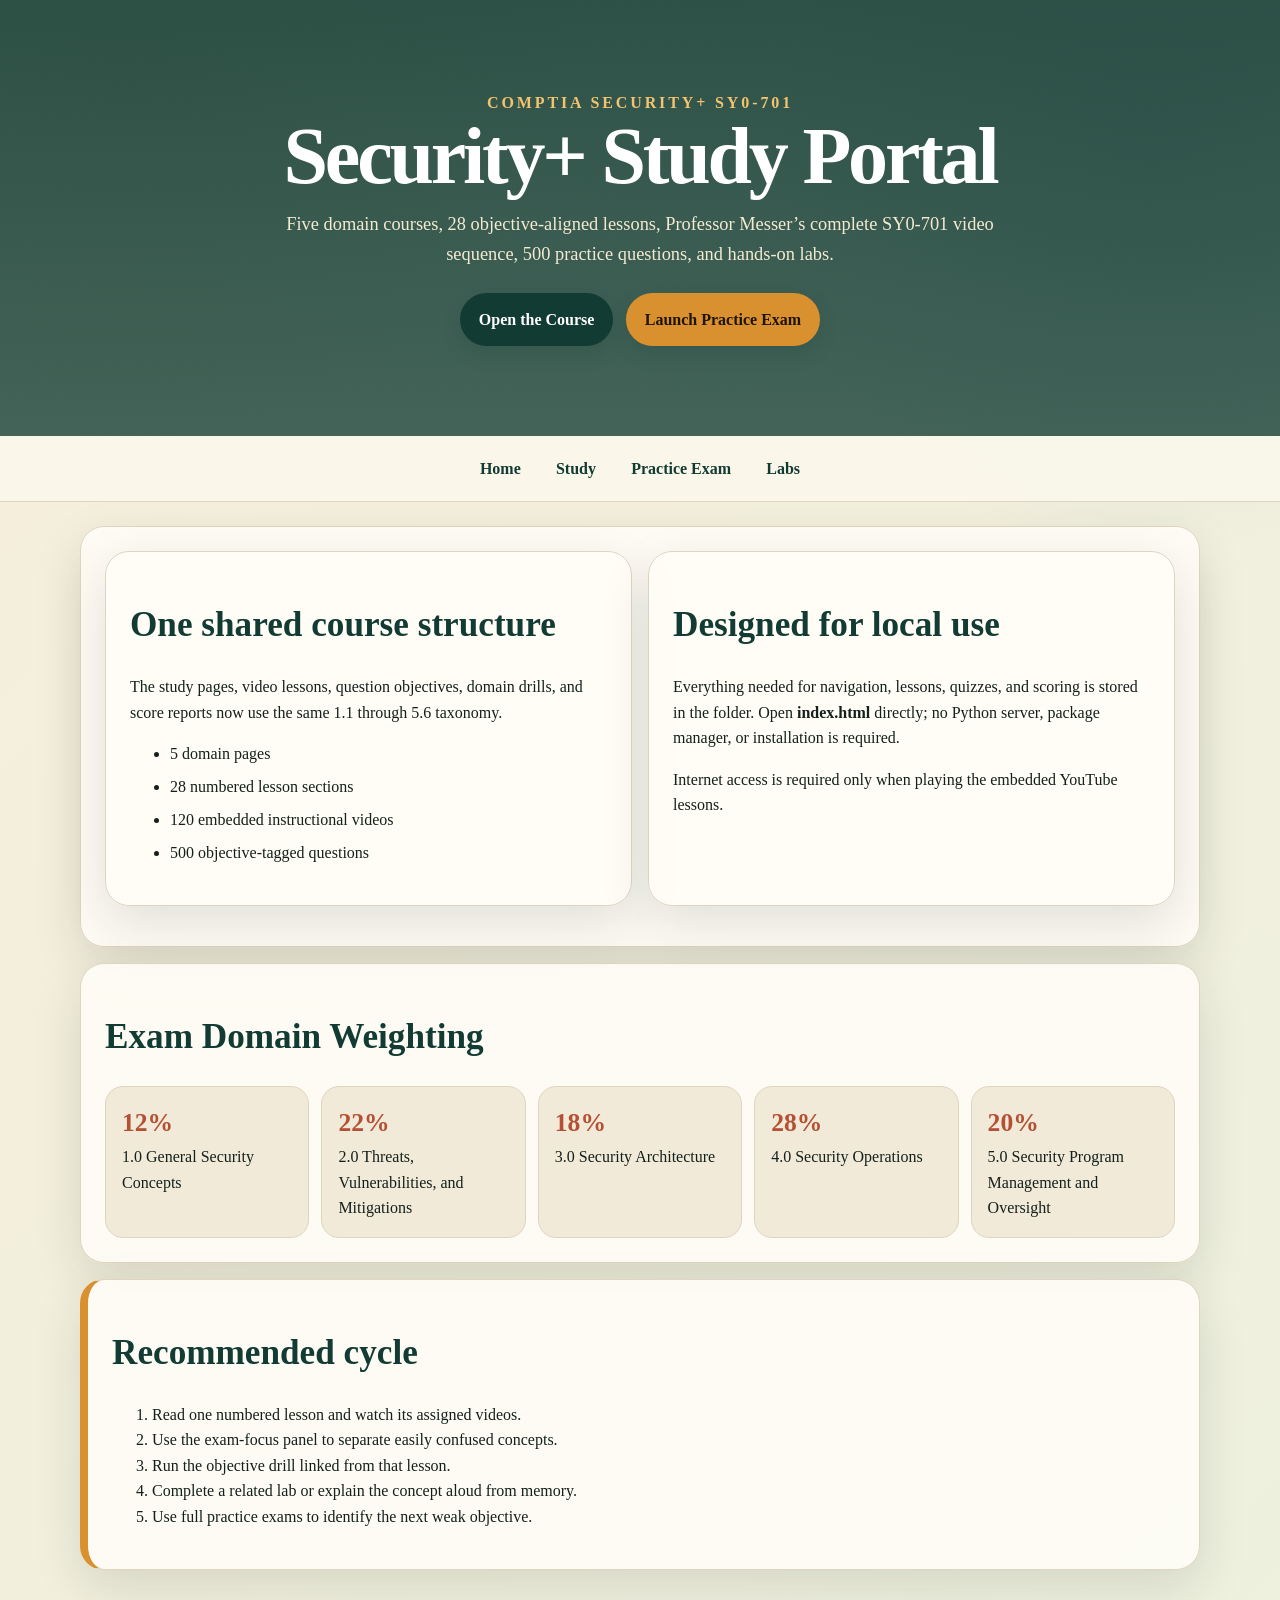
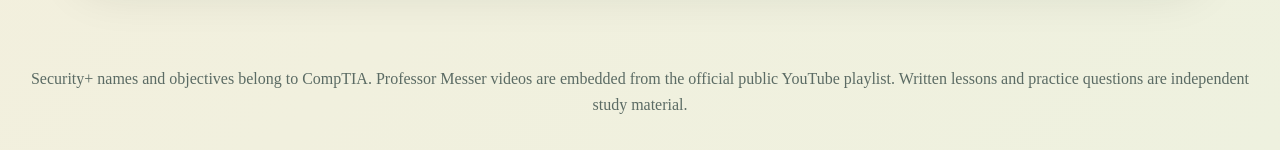
==== index.html @ e12497a7 "Initial Commit Security+ Site" ====
<!DOCTYPE html><html lang="en"><head><meta charset="UTF-8"><meta name="viewport" content="width=device-width, initial-scale=1.0"><title>Security+ SY0-701 Study Portal</title><link rel="stylesheet" href="style.css"></head><body>
<header class="hero"><p class="eyebrow">CompTIA Security+ SY0-701</p><h1>Security+ Study Portal</h1><p class="hero-copy">Five domain courses, 28 objective-aligned lessons, Professor Messer’s complete SY0-701 video sequence, 500 practice questions, and hands-on labs.</p><div class="hero-actions"><a class="button" href="study.html">Open the Course</a><a class="button secondary" href="quiz.html">Launch Practice Exam</a></div></header><nav class="site-nav" aria-label="Primary navigation"><a href="index.html">Home</a><a href="study.html">Study</a><a href="quiz.html">Practice Exam</a><a href="lab.html">Labs</a></nav><main>
<section class="grid two"><article class="card"><h2>One shared course structure</h2><p>The study pages, video lessons, question objectives, domain drills, and score reports now use the same 1.1 through 5.6 taxonomy.</p><ul class="checklist"><li>5 domain pages</li><li>28 numbered lesson sections</li><li>120 embedded instructional videos</li><li>500 objective-tagged questions</li></ul></article><article class="card"><h2>Designed for local use</h2><p>Everything needed for navigation, lessons, quizzes, and scoring is stored in the folder. Open <strong>index.html</strong> directly; no Python server, package manager, or installation is required.</p><p>Internet access is required only when playing the embedded YouTube lessons.</p></article></section>
<section><h2>Exam Domain Weighting</h2><div class="weights"><div><strong>12%</strong><span>1.0 General Security Concepts</span></div><div><strong>22%</strong><span>2.0 Threats, Vulnerabilities, and Mitigations</span></div><div><strong>18%</strong><span>3.0 Security Architecture</span></div><div><strong>28%</strong><span>4.0 Security Operations</span></div><div><strong>20%</strong><span>5.0 Security Program Management and Oversight</span></div></div></section>
<section class="card accent"><h2>Recommended cycle</h2><ol><li>Read one numbered lesson and watch its assigned videos.</li><li>Use the exam-focus panel to separate easily confused concepts.</li><li>Run the objective drill linked from that lesson.</li><li>Complete a related lab or explain the concept aloud from memory.</li><li>Use full practice exams to identify the next weak objective.</li></ol></section></main><footer>Security+ names and objectives belong to CompTIA. Professor Messer videos are embedded from the official public YouTube playlist. Written lessons and practice questions are independent study material.</footer></body></html>
---- style.css ----
:root{--ink:#13201c;--muted:#5b6b64;--paper:#fbf7ec;--panel:#fffdf7;--line:#ded5c1;--forest:#123c33;--moss:#7a8f48;--amber:#d9902f;--clay:#b45135;--blue:#315f72;--shadow:0 18px 50px rgba(19,32,28,.12)}*{box-sizing:border-box}body{margin:0;font-family:Georgia,"Times New Roman",serif;color:var(--ink);background:radial-gradient(circle at 10% 0%,rgba(217,144,47,.16),transparent 28rem),radial-gradient(circle at 90% 10%,rgba(49,95,114,.15),transparent 24rem),linear-gradient(135deg,#f7eedc 0%,#eef1df 100%);line-height:1.6}a{color:var(--blue)}.hero,.page-header{padding:clamp(3rem,7vw,6rem) 1.25rem;text-align:center;color:#fff;background:linear-gradient(rgba(18,60,51,.88),rgba(18,60,51,.78)),repeating-linear-gradient(45deg,rgba(255,255,255,.08) 0 1px,transparent 1px 14px)}.hero h1,.page-header h1{margin:.2rem 0;font-size:clamp(2.4rem,7vw,5rem);line-height:.95;letter-spacing:-.04em;color:#fff}.hero-copy,.page-header p:not(.eyebrow){max-width:780px;margin:1rem auto 0;font-size:1.15rem;color:#f4ead2}.eyebrow{text-transform:uppercase;letter-spacing:.18em;font-weight:700;color:#f3c36d;margin:0}.hero-actions,.controls{display:flex;flex-wrap:wrap;gap:.85rem;justify-content:center;align-items:end;margin-top:1.5rem}.button,button{border:0;border-radius:999px;padding:.85rem 1.15rem;background:var(--forest);color:#fff;font-weight:800;text-decoration:none;cursor:pointer;box-shadow:0 8px 18px rgba(18,60,51,.18)}.button.secondary{background:var(--amber);color:#201408}button:disabled{opacity:.45;cursor:not-allowed}.site-nav{position:sticky;top:0;z-index:5;display:flex;justify-content:center;gap:.4rem;padding:.7rem;background:rgba(251,247,236,.88);backdrop-filter:blur(12px);border-bottom:1px solid var(--line)}.site-nav a{padding:.55rem .9rem;color:var(--forest);text-decoration:none;font-weight:800;border-radius:999px}.site-nav a:hover{background:rgba(122,143,72,.16)}main{width:min(1120px,calc(100% - 2rem));margin:1.5rem auto 4rem}section,.card,.lab,.question,.review-item{background:rgba(255,253,247,.9);border:1px solid var(--line);border-radius:24px;padding:clamp(1rem,2.4vw,1.5rem);box-shadow:var(--shadow);margin-bottom:1rem}.card.accent{border-left:8px solid var(--amber)}h1,h2,h3{color:var(--forest);line-height:1.12}h2{font-size:clamp(1.5rem,3vw,2.2rem)}.grid{display:grid;gap:1rem}.grid.two{grid-template-columns:repeat(2,minmax(0,1fr))}.checklist li{margin-bottom:.45rem}.weights,.score-grid{display:grid;grid-template-columns:repeat(5,minmax(0,1fr));gap:.75rem}.weights div,.score-grid div{background:#f2ead8;border:1px solid var(--line);border-radius:18px;padding:1rem}.weights strong,.score-grid strong{display:block;font-size:1.6rem;color:var(--clay)}.domain-heading{display:flex;justify-content:space-between;gap:1rem;align-items:center}.domain-heading span,.domain-tag{color:var(--muted);font-size:.9rem;font-weight:700}.table-wrap{overflow-x:auto}table{width:100%;border-collapse:collapse;background:var(--panel)}th,td{border:1px solid var(--line);padding:.75rem;text-align:left;vertical-align:top}th{background:#ece1c9}.controls label{display:grid;gap:.3rem;font-weight:800;color:var(--forest)}select{min-width:220px;border:1px solid var(--line);border-radius:999px;padding:.75rem 1rem;background:#fffaf0;color:var(--ink)}.status-line,#timer,#progress{font-weight:800;color:var(--forest)}.quiz-topbar{position:sticky;top:58px;z-index:4;display:flex;justify-content:space-between;gap:1rem;padding:.85rem 1rem;background:rgba(236,225,201,.92);border:1px solid var(--line);border-radius:18px;backdrop-filter:blur(10px);margin-bottom:1rem}#quiz-form{display:grid;gap:1rem}.question{margin:0}.question legend{font-size:1.12rem;font-weight:800;color:var(--forest)}.question legend span{display:block;color:var(--clay);font-size:.9rem;text-transform:uppercase;letter-spacing:.08em}.option{display:block;margin:.6rem 0;padding:.75rem;border:1px solid var(--line);border-radius:14px;background:#fffaf0;cursor:pointer}.option:hover{border-color:var(--moss);background:#f5efd9}.sticky-submit{position:sticky;bottom:1rem;display:flex;justify-content:flex-end;margin-top:1rem}.result-card.pass{border-left:8px solid var(--moss)}.result-card.fail{border-left:8px solid var(--clay)}.review-item.correct{border-left:8px solid var(--moss)}.review-item.incorrect{border-left:8px solid var(--clay)}.lab{border-left:8px solid var(--blue)}footer{text-align:center;padding:2rem 1rem;color:var(--muted)}code{background:#efe4ce;padding:.1rem .35rem;border-radius:6px}@media(max-width:780px){.grid.two,.weights,.score-grid{grid-template-columns:1fr}.site-nav{flex-wrap:wrap;position:static}.quiz-topbar{position:static;flex-direction:column}.domain-heading{display:block}}

.domain-grid{display:grid;grid-template-columns:repeat(2,minmax(0,1fr));gap:1rem}.domain-card{background:rgba(255,253,247,.94);border:1px solid var(--line);border-radius:24px;padding:1.4rem;box-shadow:var(--shadow)}.domain-card:last-child:nth-child(odd){grid-column:1/-1}.domain-card-top{display:flex;align-items:center;justify-content:space-between;gap:1rem}.domain-number{font-size:2.2rem;font-weight:900;color:var(--clay)}.weight-badge,.lesson-kicker,.video-number{display:inline-flex;padding:.25rem .6rem;border-radius:999px;background:#ece1c9;color:var(--forest);font-weight:800;font-size:.82rem}.objective-chips{display:flex;flex-wrap:wrap;gap:.45rem;margin:1rem 0}.objective-chip{display:inline-flex;padding:.45rem .7rem;border:1px solid var(--line);border-radius:999px;text-decoration:none;background:#fffaf0;color:var(--forest);font-weight:700;font-size:.88rem}.objective-chip:hover{border-color:var(--moss);background:#f3efd9}.lesson-toc{position:sticky;top:66px;z-index:3;display:flex;gap:.55rem;overflow-x:auto;padding:.75rem;margin-bottom:1rem;background:rgba(251,247,236,.95);border:1px solid var(--line);border-radius:18px;backdrop-filter:blur(10px)}.lesson-toc>div{min-width:150px;display:grid;align-content:center}.lesson-toc>div a{font-size:.8rem}.lesson-toc>a{min-width:150px;display:grid;gap:.1rem;padding:.55rem .7rem;border-radius:13px;background:#fffaf0;border:1px solid var(--line);text-decoration:none}.lesson-toc>a span{font-size:.8rem;color:var(--muted)}.lesson-section{scroll-margin-top:155px;padding:clamp(1rem,3vw,2rem);margin-bottom:1.5rem}.lesson-section>h2{font-size:clamp(1.8rem,4vw,3rem);margin:.45rem 0}.lesson-summary{font-size:1.08rem;max-width:900px}.lesson-grid{display:grid;grid-template-columns:1.25fr .75fr;gap:1rem;margin:1rem 0}.lesson-panel{background:#fffaf0;border:1px solid var(--line);border-radius:18px;padding:1rem}.lesson-panel h3{margin-top:0}.exam-focus{border-left:6px solid var(--amber)}.lesson-actions{display:flex;gap:1rem;align-items:center;flex-wrap:wrap;margin:1rem 0}.text-link{font-weight:800}.video-heading{margin-top:1.5rem}.video-grid{display:grid;grid-template-columns:repeat(2,minmax(0,1fr));gap:.75rem}.video-card{display:flex;align-items:center;justify-content:space-between;gap:1rem;min-height:125px;padding:1rem;border:1px solid var(--line);border-radius:18px;background:linear-gradient(135deg,#f2ead8,#fffaf0)}.video-card h4{margin:.35rem 0 .1rem;color:var(--forest);font-size:1.05rem}.video-card p{margin:0;color:var(--muted);font-size:.88rem}.video-load{flex:0 0 auto}.lesson-frame{width:100%;aspect-ratio:16/9;border:0;border-radius:18px;box-shadow:var(--shadow)}.lesson-nav{display:flex;justify-content:space-between;gap:1rem;margin-top:1rem;padding-top:1rem;border-top:1px solid var(--line)}.lesson-nav a{font-weight:800;text-decoration:none}.objective-results{display:grid;gap:.4rem}.objective-results div{display:flex;justify-content:space-between;gap:1rem;padding:.55rem .7rem;border-radius:12px;background:#f2ead8}.domain-header p:not(.eyebrow){max-width:880px}.controls{align-items:end}
@media(max-width:820px){.domain-grid,.lesson-grid,.video-grid{grid-template-columns:1fr}.domain-card:last-child:nth-child(odd){grid-column:auto}.lesson-toc{top:58px}.lesson-section{scroll-margin-top:150px}.video-card{align-items:flex-start;flex-direction:column}.video-load{width:100%}}


.missing-video-link{background:var(--clay);color:#fff}
.video-missing{background:#fff5ec;border:1px dashed var(--clay);border-radius:18px;padding:1rem;color:var(--ink)}
.video-missing code{background:#f2ead8;padding:.1rem .25rem;border-radius:6px}
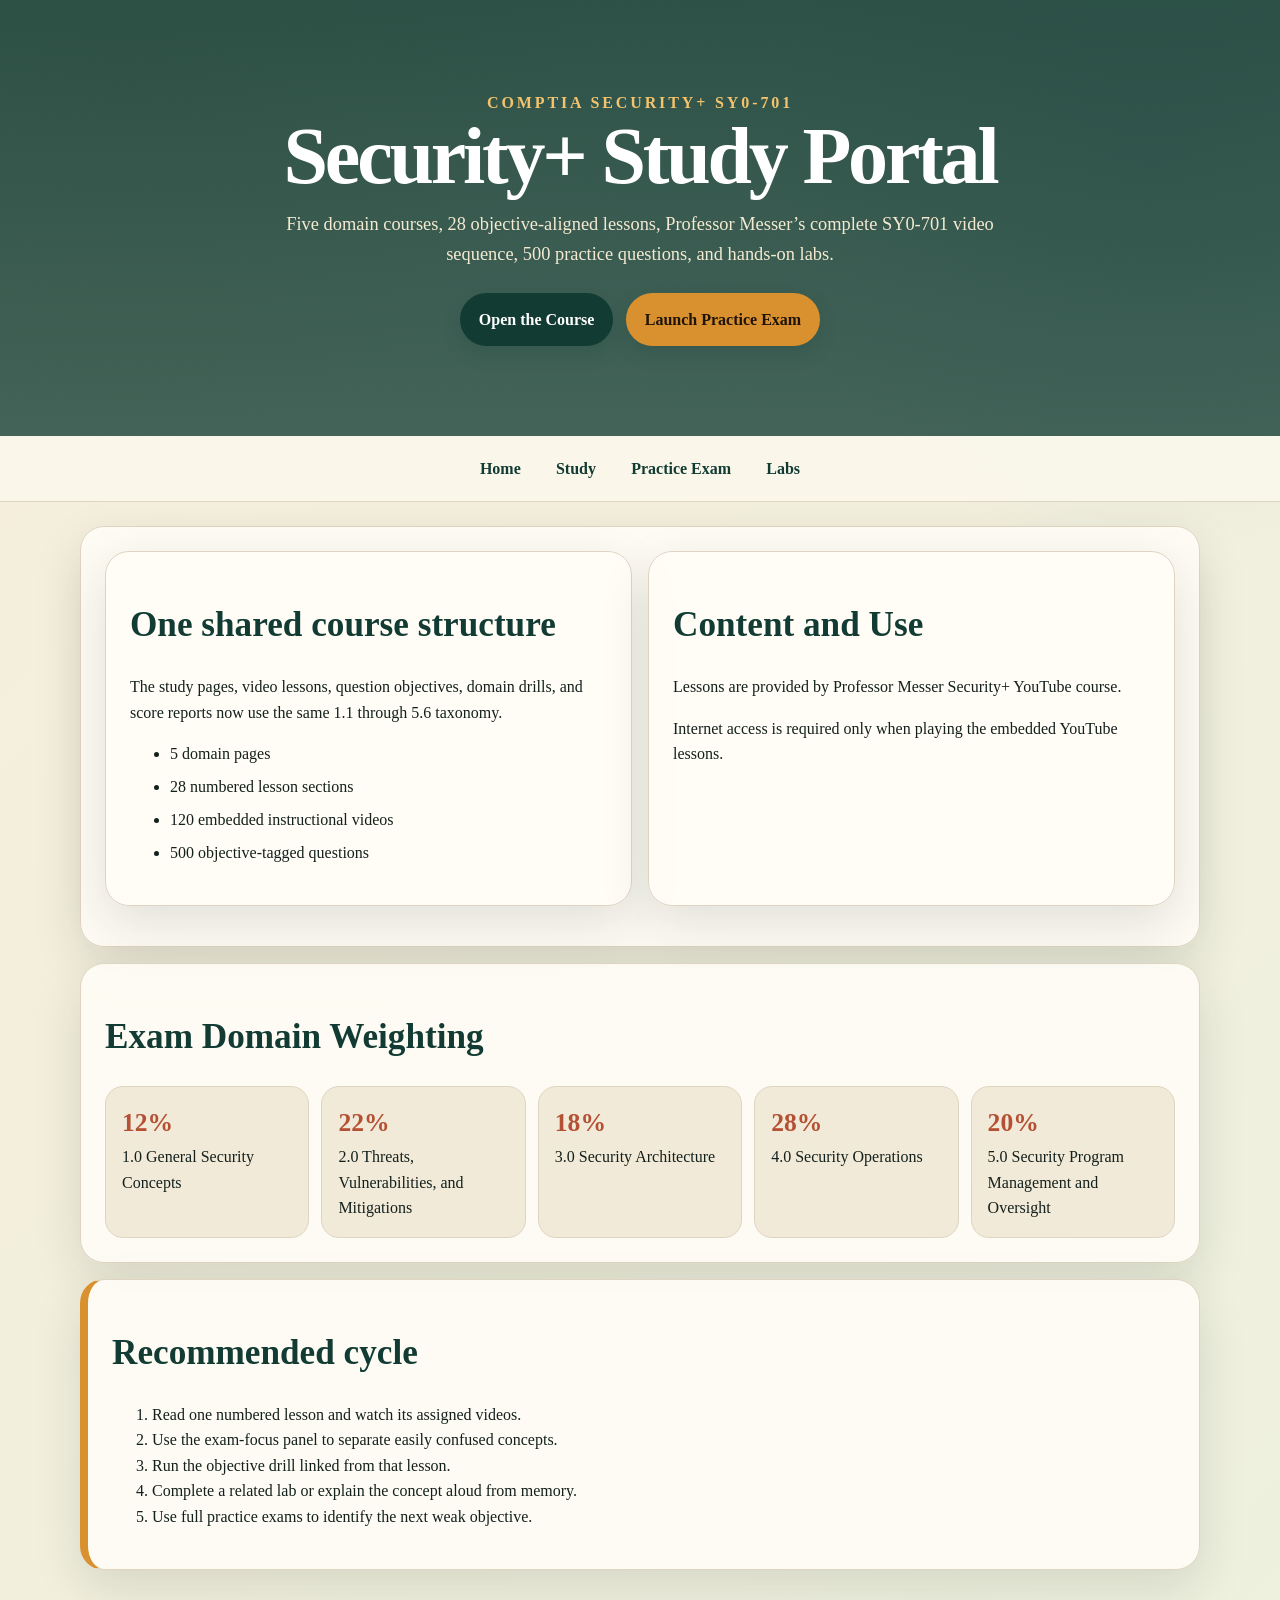
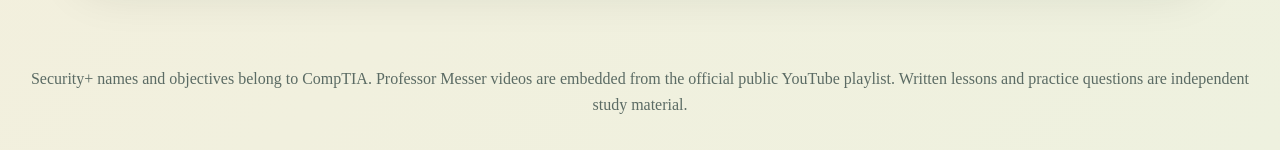
==== commit b91207a0: "update homepage content and quiz format" ====
--- a/index.html
+++ b/index.html
@@ -1,5 +1,66 @@
-<!DOCTYPE html><html lang="en"><head><meta charset="UTF-8"><meta name="viewport" content="width=device-width, initial-scale=1.0"><title>Security+ SY0-701 Study Portal</title><link rel="stylesheet" href="style.css"></head><body>
-<header class="hero"><p class="eyebrow">CompTIA Security+ SY0-701</p><h1>Security+ Study Portal</h1><p class="hero-copy">Five domain courses, 28 objective-aligned lessons, Professor Messer’s complete SY0-701 video sequence, 500 practice questions, and hands-on labs.</p><div class="hero-actions"><a class="button" href="study.html">Open the Course</a><a class="button secondary" href="quiz.html">Launch Practice Exam</a></div></header><nav class="site-nav" aria-label="Primary navigation"><a href="index.html">Home</a><a href="study.html">Study</a><a href="quiz.html">Practice Exam</a><a href="lab.html">Labs</a></nav><main>
-<section class="grid two"><article class="card"><h2>One shared course structure</h2><p>The study pages, video lessons, question objectives, domain drills, and score reports now use the same 1.1 through 5.6 taxonomy.</p><ul class="checklist"><li>5 domain pages</li><li>28 numbered lesson sections</li><li>120 embedded instructional videos</li><li>500 objective-tagged questions</li></ul></article><article class="card"><h2>Designed for local use</h2><p>Everything needed for navigation, lessons, quizzes, and scoring is stored in the folder. Open <strong>index.html</strong> directly; no Python server, package manager, or installation is required.</p><p>Internet access is required only when playing the embedded YouTube lessons.</p></article></section>
-<section><h2>Exam Domain Weighting</h2><div class="weights"><div><strong>12%</strong><span>1.0 General Security Concepts</span></div><div><strong>22%</strong><span>2.0 Threats, Vulnerabilities, and Mitigations</span></div><div><strong>18%</strong><span>3.0 Security Architecture</span></div><div><strong>28%</strong><span>4.0 Security Operations</span></div><div><strong>20%</strong><span>5.0 Security Program Management and Oversight</span></div></div></section>
-<section class="card accent"><h2>Recommended cycle</h2><ol><li>Read one numbered lesson and watch its assigned videos.</li><li>Use the exam-focus panel to separate easily confused concepts.</li><li>Run the objective drill linked from that lesson.</li><li>Complete a related lab or explain the concept aloud from memory.</li><li>Use full practice exams to identify the next weak objective.</li></ol></section></main><footer>Security+ names and objectives belong to CompTIA. Professor Messer videos are embedded from the official public YouTube playlist. Written lessons and practice questions are independent study material.</footer></body></html>+<!DOCTYPE html>
+<html lang="en">
+
+<head>
+    <meta charset="UTF-8">
+    <meta name="viewport" content="width=device-width, initial-scale=1.0">
+    <title>Security+ SY0-701 Study Portal</title>
+    <link rel="stylesheet" href="style.css">
+</head>
+
+<body>
+    <header class="hero">
+        <p class="eyebrow">CompTIA Security+ SY0-701</p>
+        <h1>Security+ Study Portal</h1>
+        <p class="hero-copy">Five domain courses, 28 objective-aligned lessons, Professor Messer’s complete SY0-701
+            video sequence, 500 practice questions, and hands-on labs.</p>
+        <div class="hero-actions"><a class="button" href="study.html">Open the Course</a><a class="button secondary"
+                href="quiz.html">Launch Practice Exam</a></div>
+    </header>
+    <nav class="site-nav" aria-label="Primary navigation"><a href="index.html">Home</a><a href="study.html">Study</a><a
+            href="quiz.html">Practice Exam</a><a href="lab.html">Labs</a></nav>
+    <main>
+        <section class="grid two">
+            <article class="card">
+                <h2>One shared course structure</h2>
+                <p>The study pages, video lessons, question objectives, domain drills, and score reports now use the
+                    same 1.1 through 5.6 taxonomy.</p>
+                <ul class="checklist">
+                    <li>5 domain pages</li>
+                    <li>28 numbered lesson sections</li>
+                    <li>120 embedded instructional videos</li>
+                    <li>500 objective-tagged questions</li>
+                </ul>
+            </article>
+            <article class="card">
+                <h2>Content and Use</h2>
+                <p>Lessons are provided by Professor Messer Security+ YouTube course.</p>
+                <p>Internet access is required only when playing the embedded YouTube lessons.</p>
+            </article>
+        </section>
+        <section>
+            <h2>Exam Domain Weighting</h2>
+            <div class="weights">
+                <div><strong>12%</strong><span>1.0 General Security Concepts</span></div>
+                <div><strong>22%</strong><span>2.0 Threats, Vulnerabilities, and Mitigations</span></div>
+                <div><strong>18%</strong><span>3.0 Security Architecture</span></div>
+                <div><strong>28%</strong><span>4.0 Security Operations</span></div>
+                <div><strong>20%</strong><span>5.0 Security Program Management and Oversight</span></div>
+            </div>
+        </section>
+        <section class="card accent">
+            <h2>Recommended cycle</h2>
+            <ol>
+                <li>Read one numbered lesson and watch its assigned videos.</li>
+                <li>Use the exam-focus panel to separate easily confused concepts.</li>
+                <li>Run the objective drill linked from that lesson.</li>
+                <li>Complete a related lab or explain the concept aloud from memory.</li>
+                <li>Use full practice exams to identify the next weak objective.</li>
+            </ol>
+        </section>
+    </main>
+    <footer>Security+ names and objectives belong to CompTIA. Professor Messer videos are embedded from the official
+        public YouTube playlist. Written lessons and practice questions are independent study material.</footer>
+</body>
+
+</html>
